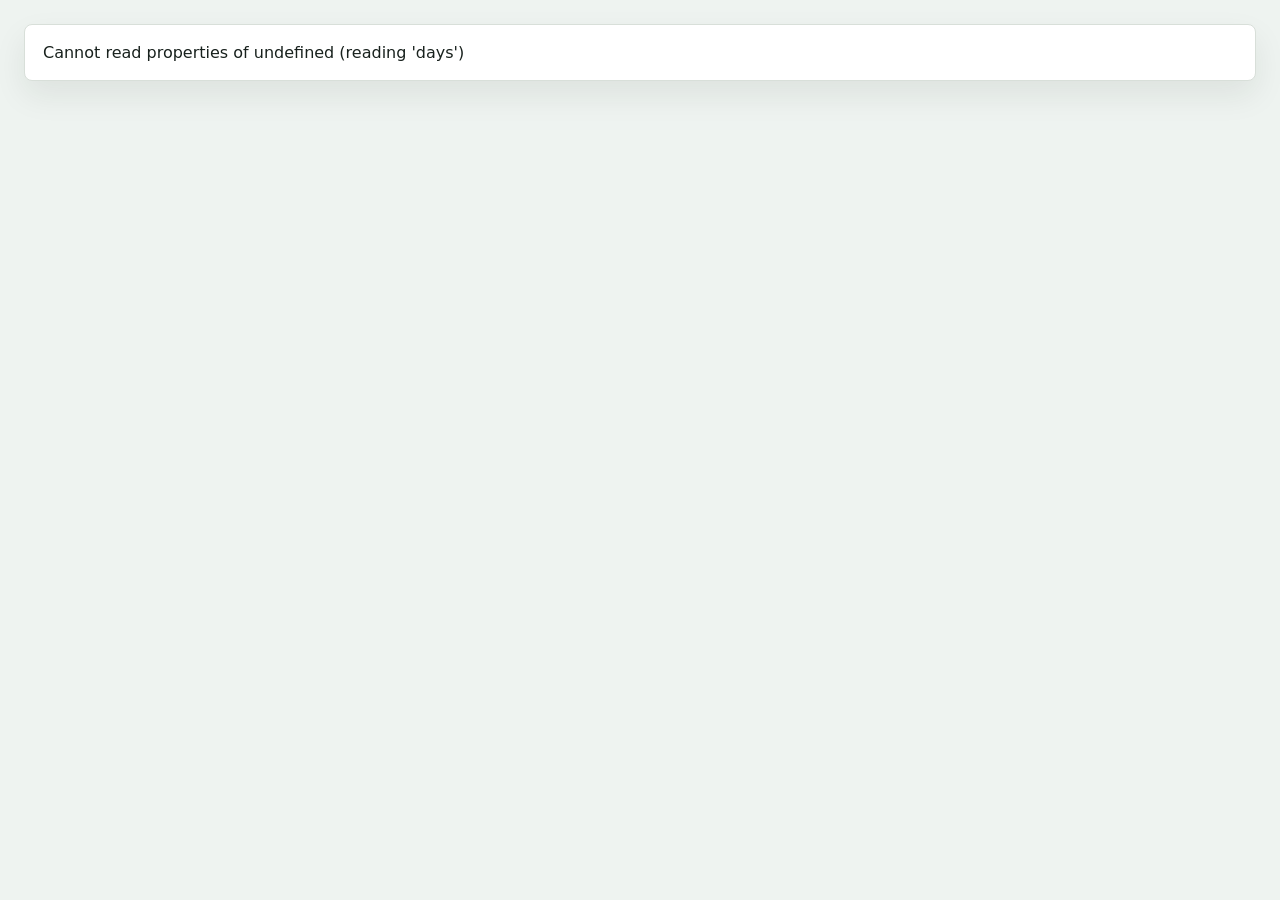
==== honeymoon-shiori-v01/index.html @ 3056596f "Load honeymoon shiori day map data" ====
<!DOCTYPE html>
<html lang="ja">
  <head>
    <meta charset="UTF-8" />
    <meta name="viewport" content="width=device-width, initial-scale=1.0" />
    <title>新婚旅行のしおり_v01</title>
    <meta name="description" content="2026年9月の北海道新婚旅行しおり。日程、地図、移動情報を端末幅に合わせて表示する公開版。" />
    <link rel="stylesheet" href="./styles.css" />
  </head>
  <body>
    <div class="app-shell">
      <aside class="side-rail" aria-label="日程ナビゲーション">
        <div class="brand-block">
          <p class="eyebrow">HOKKAIDO HONEYMOON</p>
          <h1>新婚旅行のしおり_v01</h1>
          <p class="trip-range">2026.09.14 - 09.18</p>
        </div>
        <nav class="day-nav" id="day-nav" aria-label="日別ページ"></nav>
      </aside>
      <main class="content-area">
        <header class="topbar">
          <div>
            <p class="eyebrow">PUBLIC ITINERARY</p>
            <h2 id="screen-title">北海道 4泊5日</h2>
          </div>
          <div class="topbar-actions">
            <button class="icon-button" id="print-button" type="button" aria-label="印刷"><span aria-hidden="true">⎙</span></button>
            <button class="icon-button" id="copy-button" type="button" aria-label="今日の要点をコピー"><span aria-hidden="true">⧉</span></button>
          </div>
        </header>
        <section class="notice-strip" id="privacy-note"></section>
        <section class="summary-grid" id="summary-grid"></section>
        <section class="day-hero" id="day-hero"></section>
        <section class="detail-layout">
          <article class="panel timeline-panel">
            <div class="panel-head"><p class="section-label">Time Plan</p><h3>当日の流れ</h3></div>
            <ol class="timeline" id="timeline"></ol>
          </article>
          <article class="panel checks-panel">
            <div class="panel-head"><p class="section-label">Checks</p><h3>当日確認</h3></div>
            <ul class="check-list" id="check-list"></ul>
          </article>
        </section>
      </main>
      <aside class="info-rail" aria-label="移動と宿泊情報">
        <section class="panel compact-panel">
          <div class="panel-head"><p class="section-label">Transport</p><h3>移動メモ</h3></div>
          <div class="transport-stack" id="transport-stack"></div>
        </section>
        <section class="panel compact-panel">
          <div class="panel-head"><p class="section-label">Hotels</p><h3>宿泊メモ</h3></div>
          <div class="hotel-stack" id="hotel-stack"></div>
        </section>
      </aside>
    </div>
    <script src="./data/maps/day1.js"></script>
    <script src="./data/maps/day2.js"></script>
    <script src="./data/maps/day3.js"></script>
    <script src="./data/maps/day4.js"></script>
    <script src="./data/maps/day5.js"></script>
    <script src="./data/trip.js"></script>
    <script src="./app.js"></script>
  </body>
</html>
---- honeymoon-shiori-v01/styles.css ----
:root {
  --bg: #eef3f0;
  --surface: #ffffff;
  --surface-soft: #f6f1e7;
  --ink: #18211d;
  --muted: #627069;
  --line: #d8dfd9;
  --green: #12624c;
  --blue: #2c5f8d;
  --rust: #a84e34;
  --gold: #b98218;
  --shadow: 0 14px 32px rgba(24, 33, 29, 0.08);
  --radius: 8px;
  --rail: 292px;
  --info: 330px;
}

* {
  box-sizing: border-box;
}

html {
  scroll-behavior: smooth;
}

body {
  margin: 0;
  color: var(--ink);
  font-family: "Hiragino Sans", "Yu Gothic", "Noto Sans JP", system-ui, sans-serif;
  background: var(--bg);
}

button {
  font: inherit;
}

.app-shell {
  display: grid;
  grid-template-columns: var(--rail) minmax(0, 1fr) var(--info);
  gap: 18px;
  min-height: 100vh;
  padding: 18px;
}

.side-rail,
.info-rail {
  position: sticky;
  top: 18px;
  align-self: start;
  max-height: calc(100vh - 36px);
  overflow: auto;
}

.side-rail {
  display: grid;
  gap: 14px;
}

.brand-block,
.panel,
.notice-strip,
.day-hero {
  border: 1px solid var(--line);
  border-radius: var(--radius);
  background: var(--surface);
  box-shadow: var(--shadow);
}

.brand-block {
  padding: 22px;
  background: #10281f;
  color: #fff;
}

.eyebrow,
.section-label {
  margin: 0 0 8px;
  color: var(--gold);
  font-size: 11px;
  font-weight: 800;
  letter-spacing: 0;
  text-transform: uppercase;
}

h1,
h2,
h3,
p {
  margin-top: 0;
}

h1 {
  margin-bottom: 12px;
  font-size: 28px;
  line-height: 1.18;
}

h2 {
  margin-bottom: 0;
  font-size: 26px;
  line-height: 1.25;
}

h3 {
  margin-bottom: 0;
  font-size: 18px;
  line-height: 1.35;
}

.trip-range {
  margin-bottom: 0;
  color: rgba(255, 255, 255, 0.76);
  font-weight: 700;
}

.day-nav {
  display: grid;
  gap: 8px;
}

.day-tab {
  display: grid;
  grid-template-columns: 56px 1fr;
  gap: 10px;
  width: 100%;
  min-height: 70px;
  padding: 10px;
  border: 1px solid var(--line);
  border-radius: var(--radius);
  background: var(--surface);
  color: var(--ink);
  text-align: left;
  cursor: pointer;
}

.day-tab[aria-selected="true"] {
  border-color: rgba(18, 98, 76, 0.45);
  background: #e6f0eb;
}

.day-date {
  display: grid;
  place-items: center;
  border-radius: 6px;
  background: var(--surface-soft);
  color: var(--green);
  font-weight: 800;
}

.day-title {
  display: block;
  font-weight: 800;
  line-height: 1.35;
}

.day-anchor {
  display: block;
  margin-top: 4px;
  color: var(--muted);
  font-size: 12px;
}

.content-area {
  display: grid;
  gap: 14px;
  min-width: 0;
}

.topbar {
  display: flex;
  align-items: center;
  justify-content: space-between;
  gap: 16px;
  min-height: 82px;
  padding: 16px 18px;
  border-bottom: 1px solid var(--line);
}

.topbar-actions {
  display: flex;
  gap: 8px;
}

.icon-button {
  display: grid;
  place-items: center;
  width: 42px;
  height: 42px;
  border: 1px solid var(--line);
  border-radius: var(--radius);
  background: var(--surface);
  color: var(--ink);
  cursor: pointer;
}

.icon-button:focus-visible,
.day-tab:focus-visible {
  outline: 3px solid rgba(44, 95, 141, 0.35);
  outline-offset: 2px;
}

.notice-strip {
  padding: 12px 14px;
  background: #fff8e8;
  color: #5d4420;
  font-size: 13px;
}

.summary-grid {
  display: grid;
  grid-template-columns: repeat(4, minmax(0, 1fr));
  gap: 10px;
}

.summary-card {
  min-height: 84px;
  padding: 14px;
  border: 1px solid var(--line);
  border-radius: var(--radius);
  background: var(--surface);
}

.summary-label {
  margin-bottom: 6px;
  color: var(--muted);
  font-size: 12px;
  font-weight: 700;
}

.summary-value {
  margin-bottom: 0;
  color: var(--green);
  font-size: 20px;
  font-weight: 900;
}

.day-hero {
  display: grid;
  grid-template-columns: minmax(0, 0.82fr) minmax(360px, 1.18fr);
  min-height: 360px;
  overflow: hidden;
}

.day-copy {
  display: flex;
  flex-direction: column;
  justify-content: space-between;
  gap: 22px;
  padding: 24px;
  background: #17352c;
  color: #fff;
}

.date-chip {
  display: inline-flex;
  align-items: center;
  width: fit-content;
  min-height: 34px;
  padding: 6px 10px;
  border-radius: 6px;
  background: rgba(255, 255, 255, 0.12);
  color: #fff;
  font-weight: 800;
}

.day-copy h2 {
  margin-top: 16px;
  font-size: 34px;
}

.route-text {
  margin: 18px 0 0;
  color: rgba(255, 255, 255, 0.82);
  line-height: 1.7;
}

.focus-box {
  padding: 14px;
  border: 1px solid rgba(255, 255, 255, 0.18);
  border-radius: var(--radius);
  background: rgba(255, 255, 255, 0.08);
}

.focus-box p {
  margin-bottom: 0;
  color: rgba(255, 255, 255, 0.88);
  line-height: 1.65;
}

.map-frame {
  position: relative;
  min-height: 360px;
  background: #dfe8de;
}

.map-frame img {
  display: block;
  width: 100%;
  height: 100%;
  min-height: 360px;
  object-fit: contain;
}

.map-label {
  position: absolute;
  right: 12px;
  bottom: 12px;
  padding: 7px 9px;
  border-radius: 6px;
  background: rgba(255, 255, 255, 0.9);
  color: var(--muted);
  font-size: 12px;
  font-weight: 800;
}

.detail-layout {
  display: grid;
  grid-template-columns: minmax(0, 1.05fr) minmax(320px, 0.95fr);
  gap: 14px;
}

.panel {
  padding: 18px;
}

.panel-head {
  display: flex;
  align-items: end;
  justify-content: space-between;
  gap: 12px;
  margin-bottom: 14px;
}

.timeline {
  display: grid;
  gap: 10px;
  margin: 0;
  padding: 0;
  list-style: none;
}

.timeline li {
  display: grid;
  grid-template-columns: 74px 1fr;
  gap: 10px;
  padding: 12px;
  border: 1px solid var(--line);
  border-radius: var(--radius);
  background: #fbfcfb;
}

.time-label {
  color: var(--blue);
  font-weight: 900;
}

.timeline p,
.check-list p {
  margin-bottom: 0;
  line-height: 1.55;
}

.check-list {
  display: grid;
  gap: 10px;
  margin: 0;
  padding: 0;
  list-style: none;
}

.check-list li {
  display: grid;
  grid-template-columns: 24px 1fr;
  gap: 8px;
  align-items: start;
  padding: 12px;
  border: 1px solid var(--line);
  border-radius: var(--radius);
  background: #fbfcfb;
}

.check-mark {
  display: grid;
  place-items: center;
  width: 22px;
  height: 22px;
  border-radius: 6px;
  background: #e6f0eb;
  color: var(--green);
  font-size: 13px;
  font-weight: 900;
}

.info-rail {
  display: grid;
  gap: 14px;
}

.transport-stack,
.hotel-stack {
  display: grid;
  gap: 10px;
}

.mini-card {
  padding: 12px;
  border: 1px solid var(--line);
  border-radius: var(--radius);
  background: #fbfcfb;
}

.mini-card h4 {
  margin: 0 0 8px;
  color: var(--rust);
  font-size: 14px;
}

.mini-card ul {
  display: grid;
  gap: 6px;
  margin: 0;
  padding-left: 18px;
}

.mini-card li {
  color: var(--muted);
  line-height: 1.45;
}

.hotel-meta {
  margin: 0 0 6px;
  color: var(--green);
  font-weight: 900;
}

.hotel-status {
  margin-bottom: 0;
  color: var(--muted);
  line-height: 1.5;
}

@media (max-width: 1180px) {
  :root {
    --rail: 240px;
  }

  .app-shell {
    grid-template-columns: var(--rail) minmax(0, 1fr);
  }

  .info-rail {
    grid-column: 2;
    position: static;
    max-height: none;
    grid-template-columns: repeat(2, minmax(0, 1fr));
  }
}

@media (max-width: 860px) {
  .app-shell {
    display: block;
    padding: 0;
  }

  .side-rail {
    position: sticky;
    z-index: 10;
    top: 0;
    max-height: none;
    padding: 10px;
    background: rgba(238, 243, 240, 0.96);
    backdrop-filter: blur(10px);
  }

  .brand-block {
    padding: 14px;
  }

  .brand-block h1 {
    font-size: 20px;
  }

  .trip-range {
    display: none;
  }

  .day-nav {
    display: flex;
    overflow-x: auto;
    padding-bottom: 2px;
  }

  .day-tab {
    grid-template-columns: 48px 170px;
    flex: 0 0 236px;
  }

  .content-area,
  .info-rail {
    padding: 0 10px 10px;
  }

  .topbar {
    margin: 0 -10px;
    padding: 14px 10px;
    background: var(--bg);
  }

  h2 {
    font-size: 22px;
  }

  .summary-grid {
    grid-template-columns: repeat(2, minmax(0, 1fr));
  }

  .day-hero,
  .detail-layout,
  .info-rail {
    grid-template-columns: 1fr;
  }

  .day-hero {
    min-height: 0;
  }

  .day-copy {
    padding: 18px;
  }

  .day-copy h2 {
    font-size: 27px;
  }

  .map-frame,
  .map-frame img {
    min-height: 280px;
  }

  .panel {
    padding: 14px;
  }
}

@media (max-width: 520px) {
  .summary-grid {
    grid-template-columns: 1fr 1fr;
    gap: 8px;
  }

  .summary-card {
    min-height: 72px;
    padding: 10px;
  }

  .summary-value {
    font-size: 17px;
  }

  .timeline li {
    grid-template-columns: 58px 1fr;
  }

  .day-tab {
    flex-basis: 218px;
    grid-template-columns: 44px 154px;
  }
}

@media print {
  body {
    background: #fff;
  }

  .side-rail,
  .topbar-actions,
  .notice-strip {
    display: none;
  }

  .app-shell,
  .detail-layout,
  .day-hero,
  .info-rail {
    display: block;
    padding: 0;
  }

  .panel,
  .day-hero {
    margin-bottom: 12px;
    box-shadow: none;
    break-inside: avoid;
  }
}
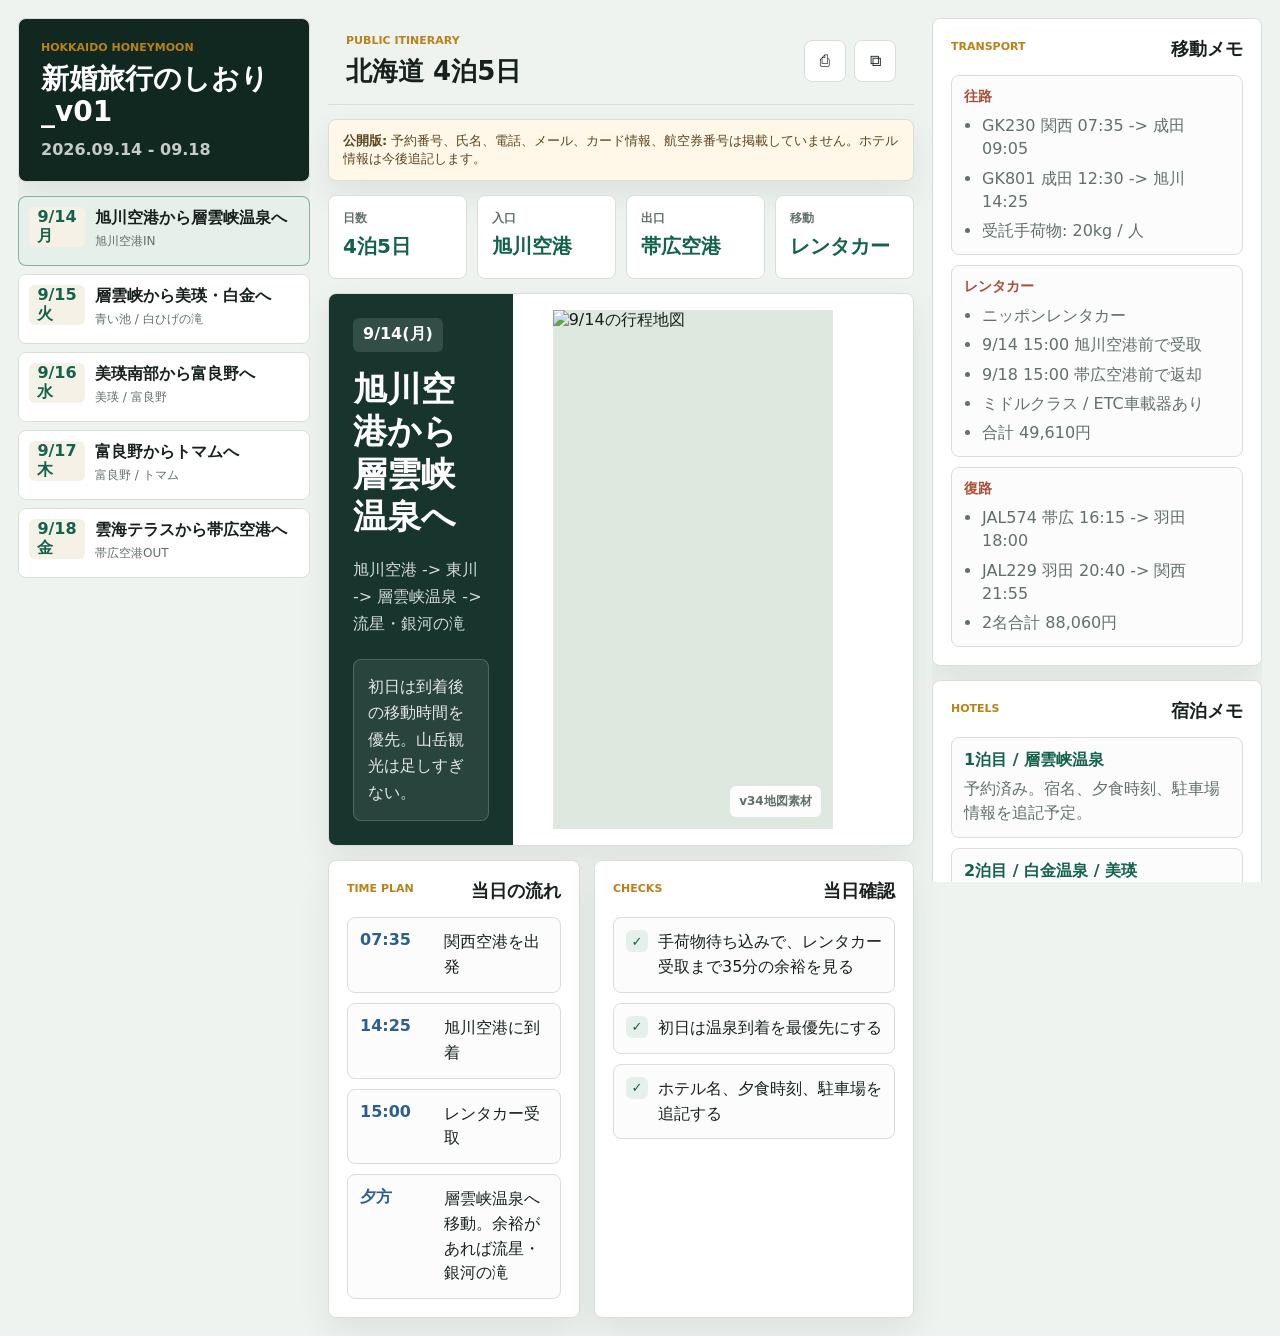
==== commit 92b504d8: "Update honeymoon shiori itinerary page shell" ====
--- a/honeymoon-shiori-v01/index.html
+++ b/honeymoon-shiori-v01/index.html
@@ -4,7 +4,10 @@
     <meta charset="UTF-8" />
     <meta name="viewport" content="width=device-width, initial-scale=1.0" />
     <title>新婚旅行のしおり_v01</title>
-    <meta name="description" content="2026年9月の北海道新婚旅行しおり。日程、地図、移動情報を端末幅に合わせて表示する公開版。" />
+    <meta
+      name="description"
+      content="2026年9月の北海道新婚旅行しおり。日程、宿泊、移動、Google Mapsのルートを端末幅に合わせて表示する公開版。"
+    />
     <link rel="stylesheet" href="./styles.css" />
   </head>
   <body>
@@ -17,6 +20,7 @@
         </div>
         <nav class="day-nav" id="day-nav" aria-label="日別ページ"></nav>
       </aside>
+
       <main class="content-area">
         <header class="topbar">
           <div>
@@ -24,40 +28,58 @@
             <h2 id="screen-title">北海道 4泊5日</h2>
           </div>
           <div class="topbar-actions">
-            <button class="icon-button" id="print-button" type="button" aria-label="印刷"><span aria-hidden="true">⎙</span></button>
-            <button class="icon-button" id="copy-button" type="button" aria-label="今日の要点をコピー"><span aria-hidden="true">⧉</span></button>
+            <button class="icon-button" id="print-button" type="button" aria-label="印刷">
+              <span aria-hidden="true">⎙</span>
+            </button>
+            <button class="icon-button" id="copy-button" type="button" aria-label="今日の要点をコピー">
+              <span aria-hidden="true">⧉</span>
+            </button>
           </div>
         </header>
+
         <section class="notice-strip" id="privacy-note"></section>
         <section class="summary-grid" id="summary-grid"></section>
+
         <section class="day-hero" id="day-hero"></section>
+
         <section class="detail-layout">
           <article class="panel timeline-panel">
-            <div class="panel-head"><p class="section-label">Time Plan</p><h3>当日の流れ</h3></div>
+            <div class="panel-head">
+              <p class="section-label">Time Plan</p>
+              <h3>当日の流れ</h3>
+            </div>
             <ol class="timeline" id="timeline"></ol>
           </article>
+
           <article class="panel checks-panel">
-            <div class="panel-head"><p class="section-label">Checks</p><h3>当日確認</h3></div>
+            <div class="panel-head">
+              <p class="section-label">Checks</p>
+              <h3>当日確認</h3>
+            </div>
             <ul class="check-list" id="check-list"></ul>
           </article>
         </section>
       </main>
+
       <aside class="info-rail" aria-label="移動と宿泊情報">
         <section class="panel compact-panel">
-          <div class="panel-head"><p class="section-label">Transport</p><h3>移動メモ</h3></div>
+          <div class="panel-head">
+            <p class="section-label">Transport</p>
+            <h3>移動メモ</h3>
+          </div>
           <div class="transport-stack" id="transport-stack"></div>
         </section>
+
         <section class="panel compact-panel">
-          <div class="panel-head"><p class="section-label">Hotels</p><h3>宿泊メモ</h3></div>
+          <div class="panel-head">
+            <p class="section-label">Hotels</p>
+            <h3>宿泊メモ</h3>
+          </div>
           <div class="hotel-stack" id="hotel-stack"></div>
         </section>
       </aside>
     </div>
-    <script src="./data/maps/day1.js"></script>
-    <script src="./data/maps/day2.js"></script>
-    <script src="./data/maps/day3.js"></script>
-    <script src="./data/maps/day4.js"></script>
-    <script src="./data/maps/day5.js"></script>
+
     <script src="./data/trip.js"></script>
     <script src="./app.js"></script>
   </body>
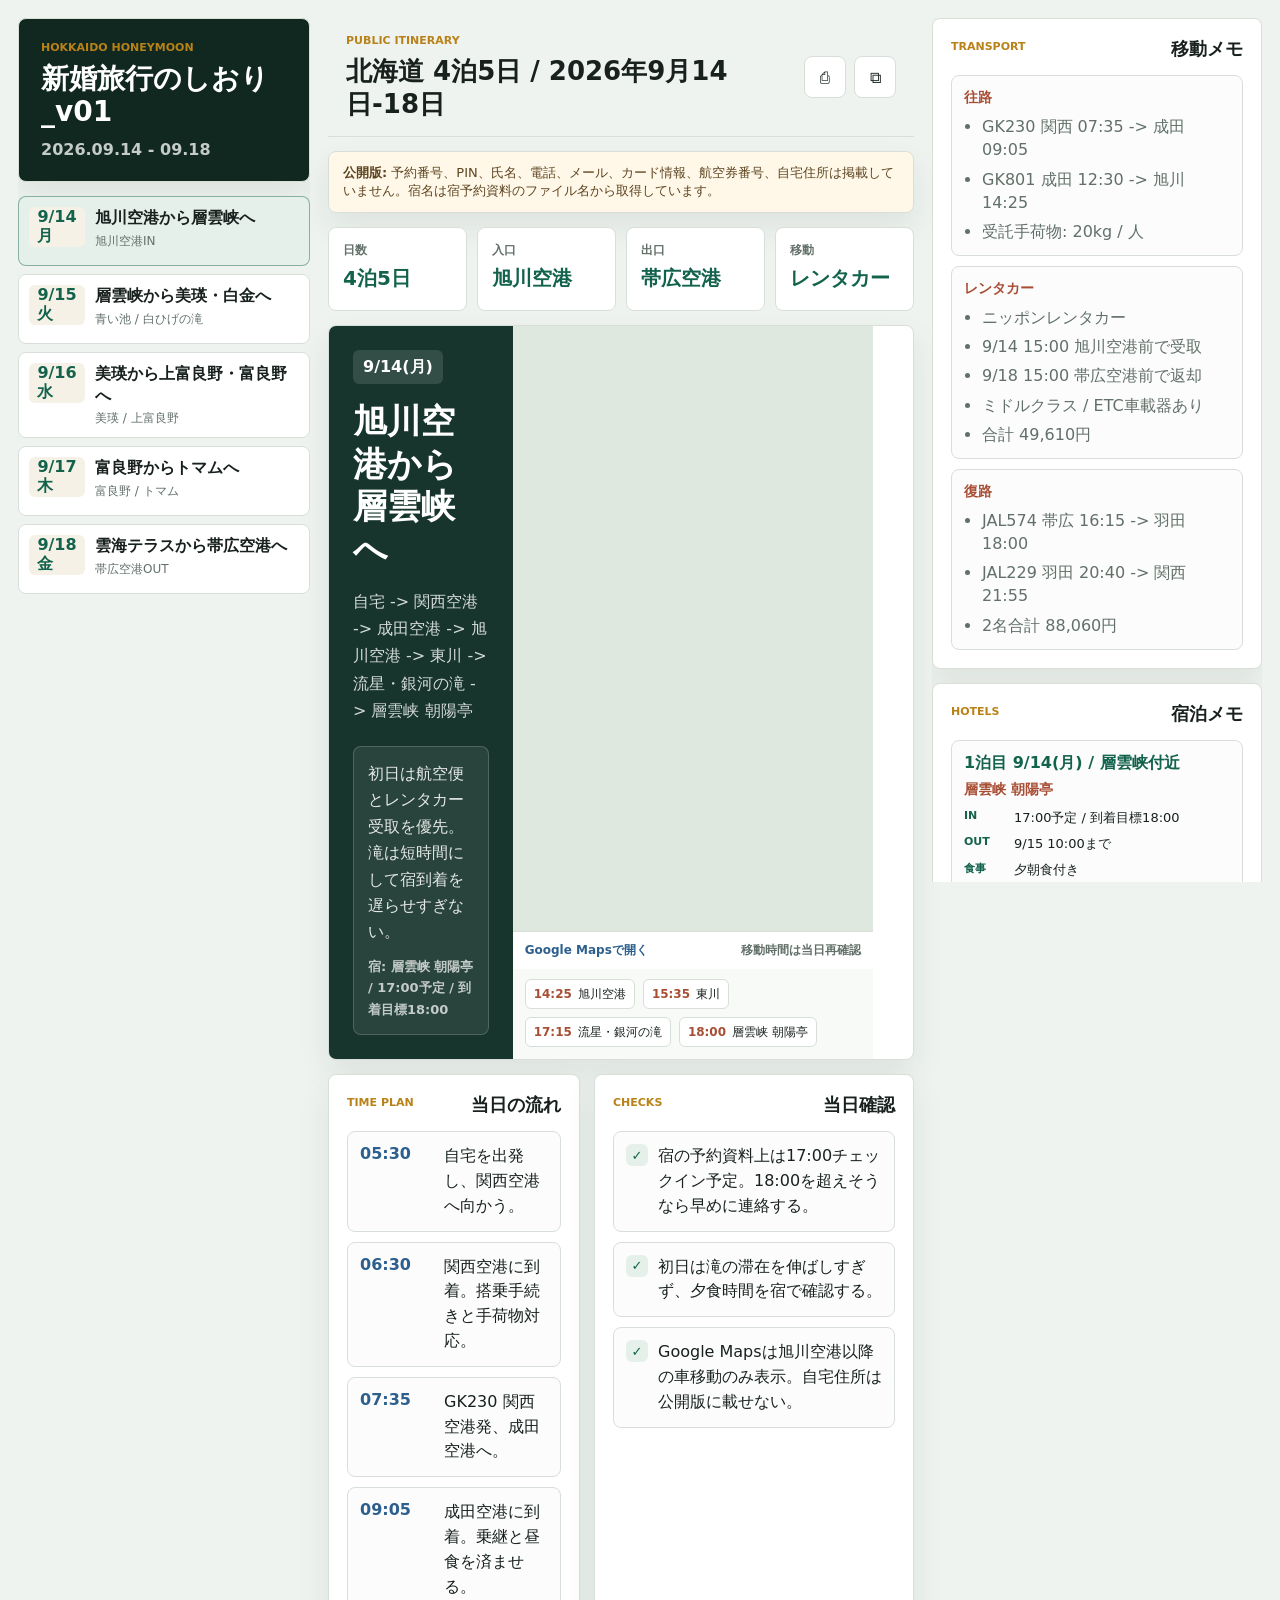
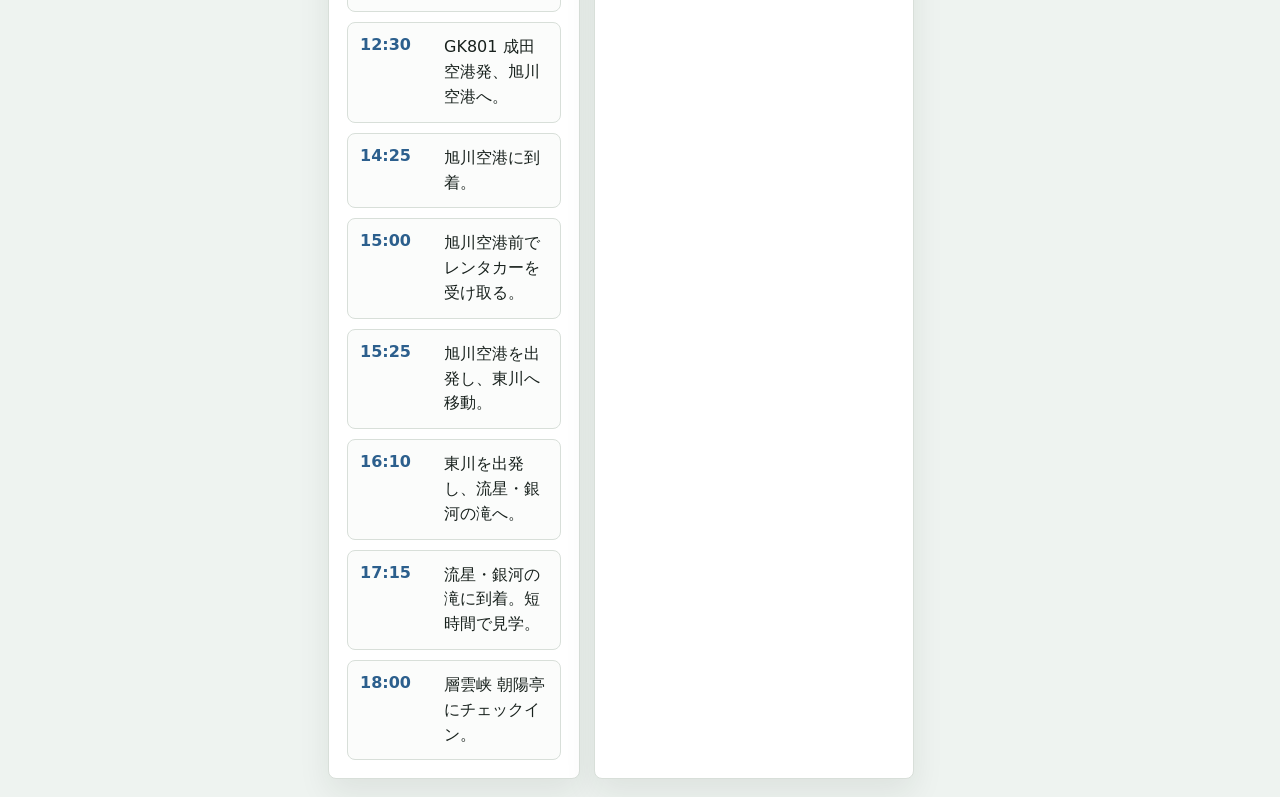
==== commit 669d3c6d: "Add cache busting for shiori assets" ====
--- a/honeymoon-shiori-v01/index.html
+++ b/honeymoon-shiori-v01/index.html
@@ -8,7 +8,7 @@
       name="description"
       content="2026年9月の北海道新婚旅行しおり。日程、宿泊、移動、Google Mapsのルートを端末幅に合わせて表示する公開版。"
     />
-    <link rel="stylesheet" href="./styles.css" />
+    <link rel="stylesheet" href="./styles.css?v=20260708-2" />
   </head>
   <body>
     <div class="app-shell">
@@ -80,7 +80,7 @@
       </aside>
     </div>
 
-    <script src="./data/trip.js"></script>
-    <script src="./app.js"></script>
+    <script src="./data/trip.js?v=20260708-2"></script>
+    <script src="./app.js?v=20260708-2"></script>
   </body>
 </html>
--- a/honeymoon-shiori-v01/styles.css
+++ b/honeymoon-shiori-v01/styles.css
@@ -287,30 +287,75 @@
   line-height: 1.65;
 }
 
+.arrival-note {
+  margin-top: 10px;
+  color: rgba(255, 255, 255, 0.72) !important;
+  font-size: 13px;
+  font-weight: 800;
+}
+
 .map-frame {
   position: relative;
+  display: grid;
+  grid-template-rows: minmax(280px, 1fr) auto auto;
   min-height: 360px;
   background: #dfe8de;
 }
 
-.map-frame img {
+.map-frame iframe {
   display: block;
   width: 100%;
   height: 100%;
   min-height: 360px;
-  object-fit: contain;
-}
-
-.map-label {
-  position: absolute;
-  right: 12px;
-  bottom: 12px;
-  padding: 7px 9px;
-  border-radius: 6px;
-  background: rgba(255, 255, 255, 0.9);
+  border: 0;
+}
+
+.map-actions {
+  display: flex;
+  align-items: center;
+  justify-content: space-between;
+  gap: 10px;
+  padding: 10px 12px;
+  border-top: 1px solid var(--line);
+  background: #fff;
   color: var(--muted);
   font-size: 12px;
   font-weight: 800;
+}
+
+.map-actions a {
+  color: var(--blue);
+  text-decoration: none;
+}
+
+.map-actions a:hover {
+  text-decoration: underline;
+}
+
+.pin-list {
+  display: flex;
+  flex-wrap: wrap;
+  gap: 8px;
+  padding: 10px 12px 12px;
+  background: #f8faf8;
+}
+
+.place-chip {
+  display: inline-flex;
+  align-items: center;
+  gap: 6px;
+  min-height: 30px;
+  padding: 5px 8px;
+  border: 1px solid var(--line);
+  border-radius: 6px;
+  background: #fff;
+  color: var(--ink);
+  font-size: 12px;
+  line-height: 1.35;
+}
+
+.place-chip strong {
+  color: var(--rust);
 }
 
 .detail-layout {
@@ -402,6 +447,7 @@
   gap: 10px;
 }
 
+.info-row,
 .mini-card {
   padding: 12px;
   border: 1px solid var(--line);
@@ -409,12 +455,15 @@
   background: #fbfcfb;
 }
 
+.info-row h4,
 .mini-card h4 {
   margin: 0 0 8px;
   color: var(--rust);
   font-size: 14px;
-}
-
+  line-height: 1.35;
+}
+
+.info-row ul,
 .mini-card ul {
   display: grid;
   gap: 6px;
@@ -422,6 +471,7 @@
   padding-left: 18px;
 }
 
+.info-row li,
 .mini-card li {
   color: var(--muted);
   line-height: 1.45;
@@ -437,6 +487,31 @@
   margin-bottom: 0;
   color: var(--muted);
   line-height: 1.5;
+}
+
+.hotel-details {
+  display: grid;
+  gap: 7px;
+  margin: 10px 0;
+}
+
+.hotel-details div {
+  display: grid;
+  grid-template-columns: 42px 1fr;
+  gap: 8px;
+}
+
+.hotel-details dt {
+  color: var(--green);
+  font-size: 11px;
+  font-weight: 900;
+}
+
+.hotel-details dd {
+  margin: 0;
+  color: var(--ink);
+  font-size: 13px;
+  line-height: 1.45;
 }
 
 @media (max-width: 1180px) {
@@ -533,7 +608,7 @@
   }
 
   .map-frame,
-  .map-frame img {
+  .map-frame iframe {
     min-height: 280px;
   }
 
@@ -564,6 +639,11 @@
   .day-tab {
     flex-basis: 218px;
     grid-template-columns: 44px 154px;
+  }
+
+  .map-actions {
+    display: grid;
+    gap: 4px;
   }
 }
 
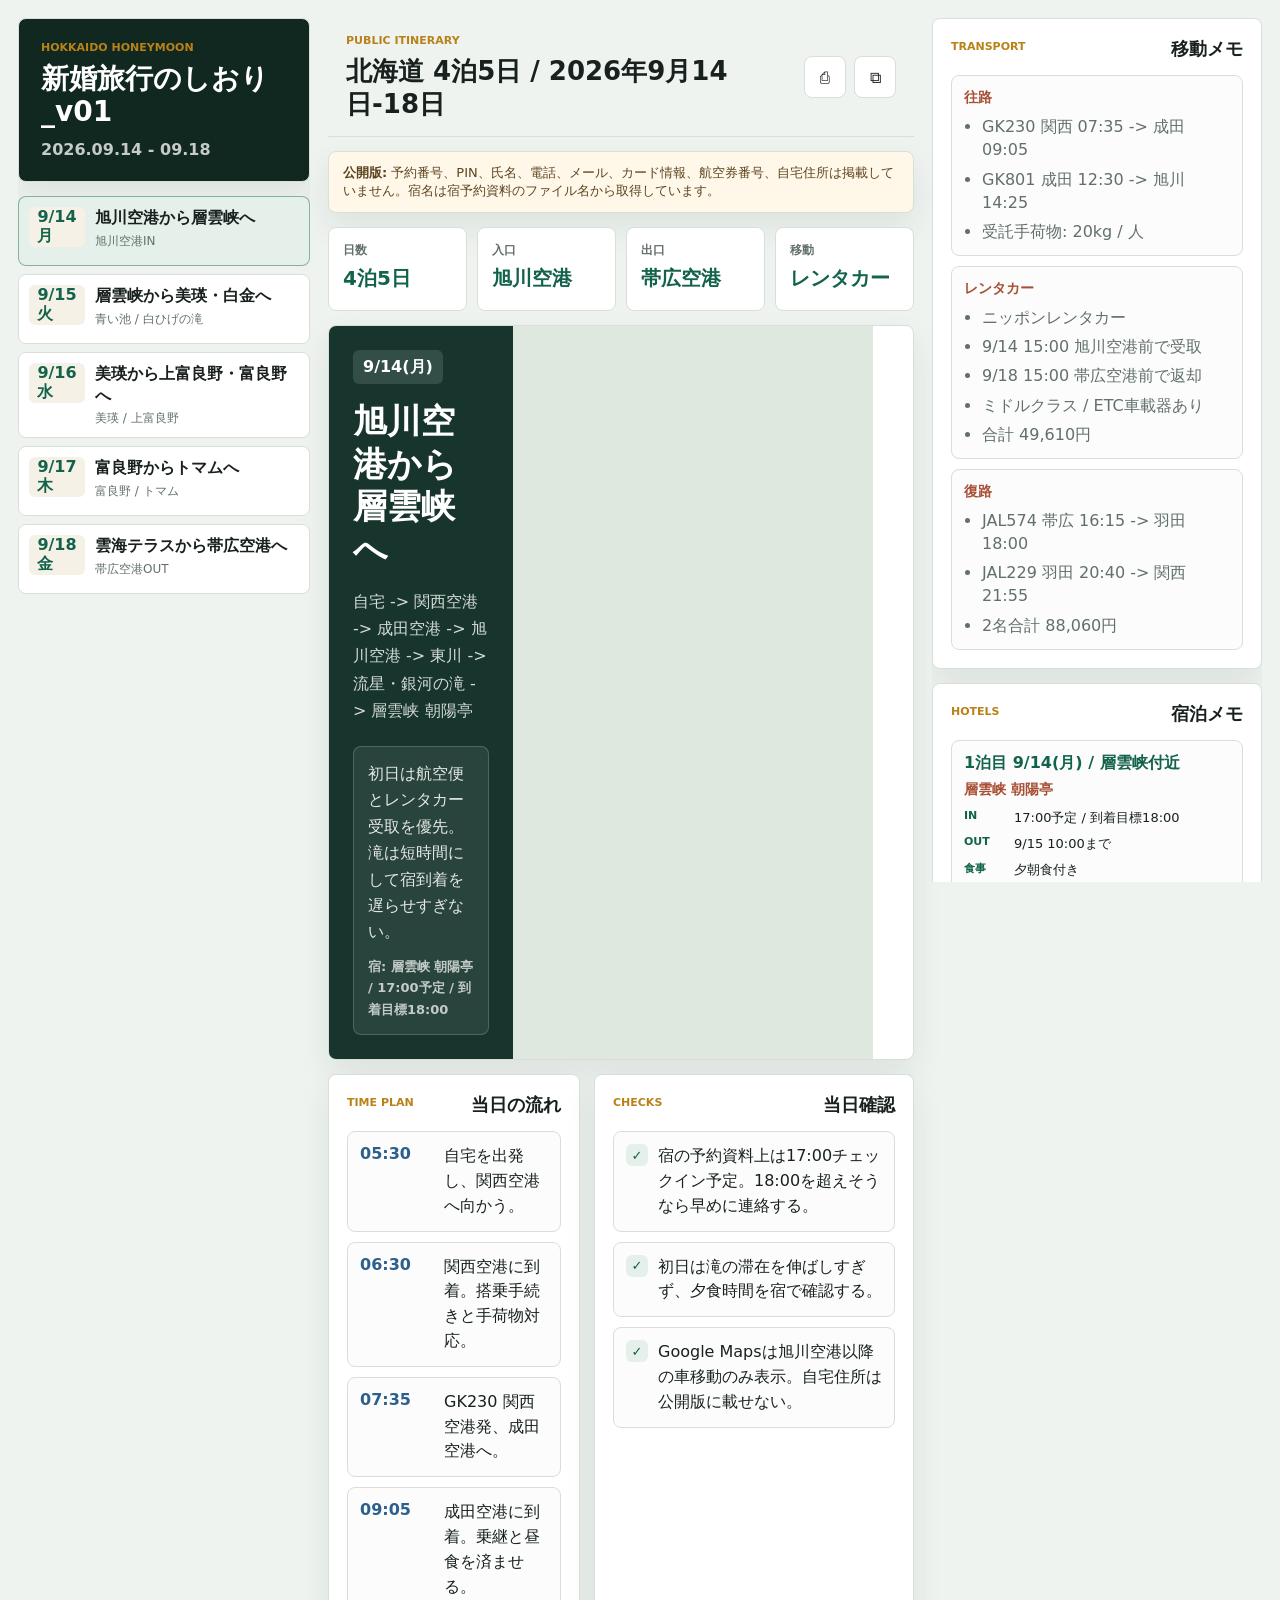
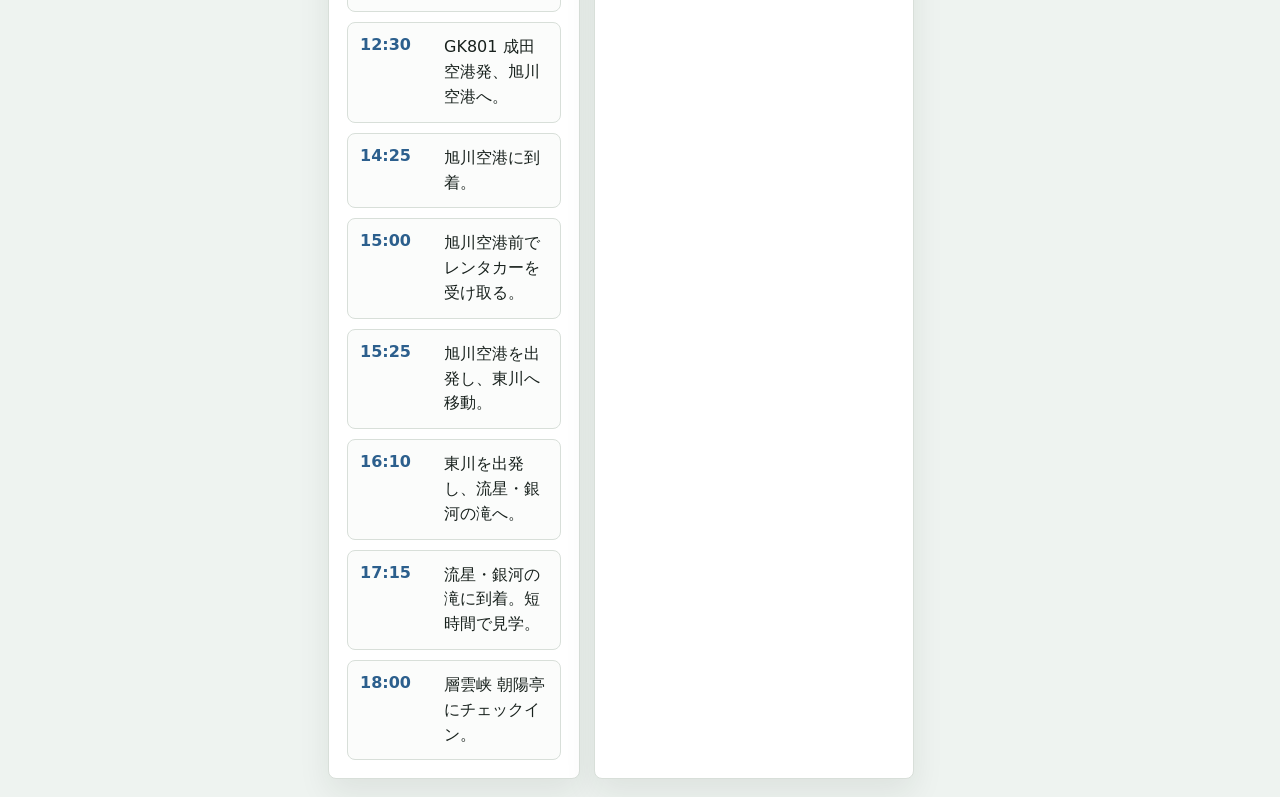
==== commit 91c46690: "Bump shiori app cache key" ====
--- a/honeymoon-shiori-v01/index.html
+++ b/honeymoon-shiori-v01/index.html
@@ -8,7 +8,7 @@
       name="description"
       content="2026年9月の北海道新婚旅行しおり。日程、宿泊、移動、Google Mapsのルートを端末幅に合わせて表示する公開版。"
     />
-    <link rel="stylesheet" href="./styles.css?v=20260708-2" />
+    <link rel="stylesheet" href="./styles.css?v=20260708-3" />
   </head>
   <body>
     <div class="app-shell">
@@ -81,6 +81,6 @@
     </div>
 
     <script src="./data/trip.js?v=20260708-2"></script>
-    <script src="./app.js?v=20260708-2"></script>
+    <script src="./app.js?v=20260708-4"></script>
   </body>
 </html>
--- a/honeymoon-shiori-v01/styles.css
+++ b/honeymoon-shiori-v01/styles.css
@@ -237,7 +237,6 @@
 .day-hero {
   display: grid;
   grid-template-columns: minmax(0, 0.82fr) minmax(360px, 1.18fr);
-  min-height: 360px;
   overflow: hidden;
 }
 
@@ -296,9 +295,6 @@
 
 .map-frame {
   position: relative;
-  display: grid;
-  grid-template-rows: minmax(280px, 1fr) auto auto;
-  min-height: 360px;
   background: #dfe8de;
 }
 
@@ -306,56 +302,8 @@
   display: block;
   width: 100%;
   height: 100%;
-  min-height: 360px;
+  min-height: clamp(320px, 34vw, 430px);
   border: 0;
-}
-
-.map-actions {
-  display: flex;
-  align-items: center;
-  justify-content: space-between;
-  gap: 10px;
-  padding: 10px 12px;
-  border-top: 1px solid var(--line);
-  background: #fff;
-  color: var(--muted);
-  font-size: 12px;
-  font-weight: 800;
-}
-
-.map-actions a {
-  color: var(--blue);
-  text-decoration: none;
-}
-
-.map-actions a:hover {
-  text-decoration: underline;
-}
-
-.pin-list {
-  display: flex;
-  flex-wrap: wrap;
-  gap: 8px;
-  padding: 10px 12px 12px;
-  background: #f8faf8;
-}
-
-.place-chip {
-  display: inline-flex;
-  align-items: center;
-  gap: 6px;
-  min-height: 30px;
-  padding: 5px 8px;
-  border: 1px solid var(--line);
-  border-radius: 6px;
-  background: #fff;
-  color: var(--ink);
-  font-size: 12px;
-  line-height: 1.35;
-}
-
-.place-chip strong {
-  color: var(--rust);
 }
 
 .detail-layout {
@@ -607,9 +555,8 @@
     font-size: 27px;
   }
 
-  .map-frame,
   .map-frame iframe {
-    min-height: 280px;
+    min-height: clamp(320px, 86vw, 360px);
   }
 
   .panel {
@@ -639,11 +586,6 @@
   .day-tab {
     flex-basis: 218px;
     grid-template-columns: 44px 154px;
-  }
-
-  .map-actions {
-    display: grid;
-    gap: 4px;
   }
 }
 
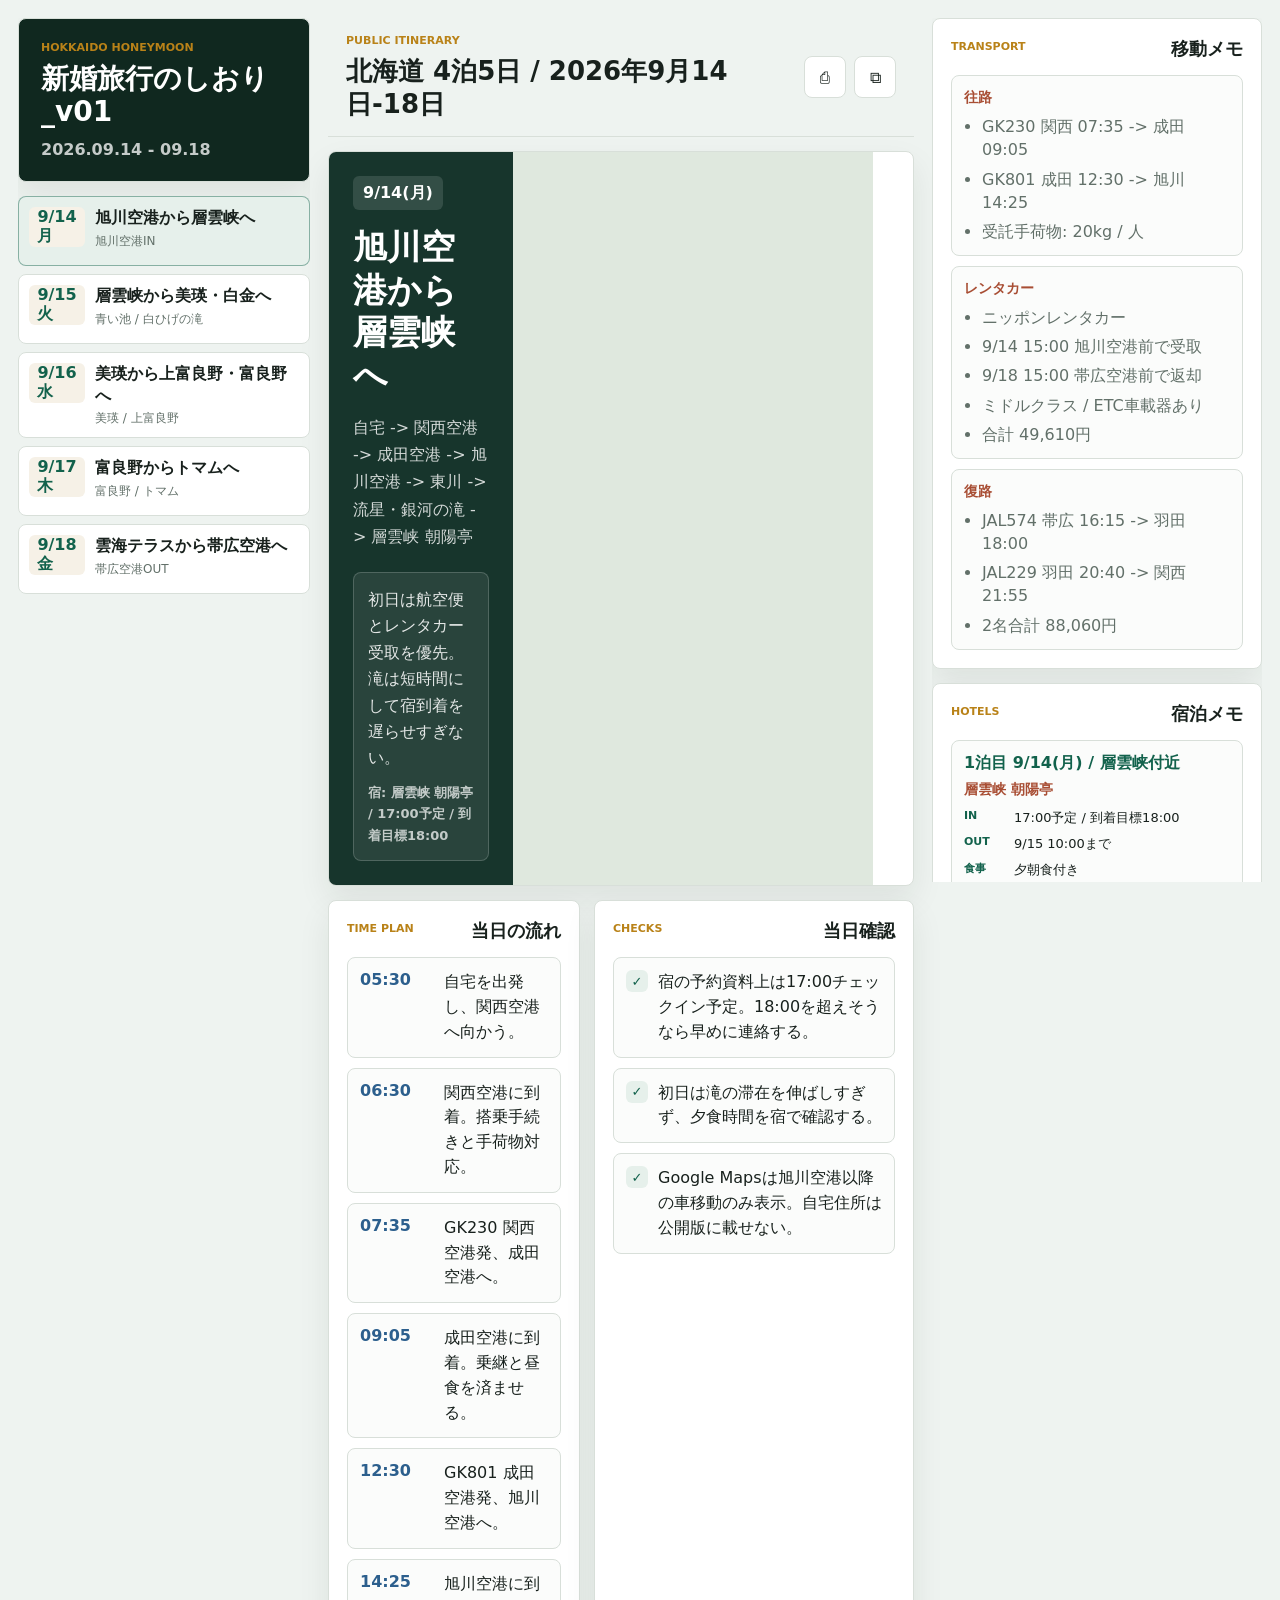
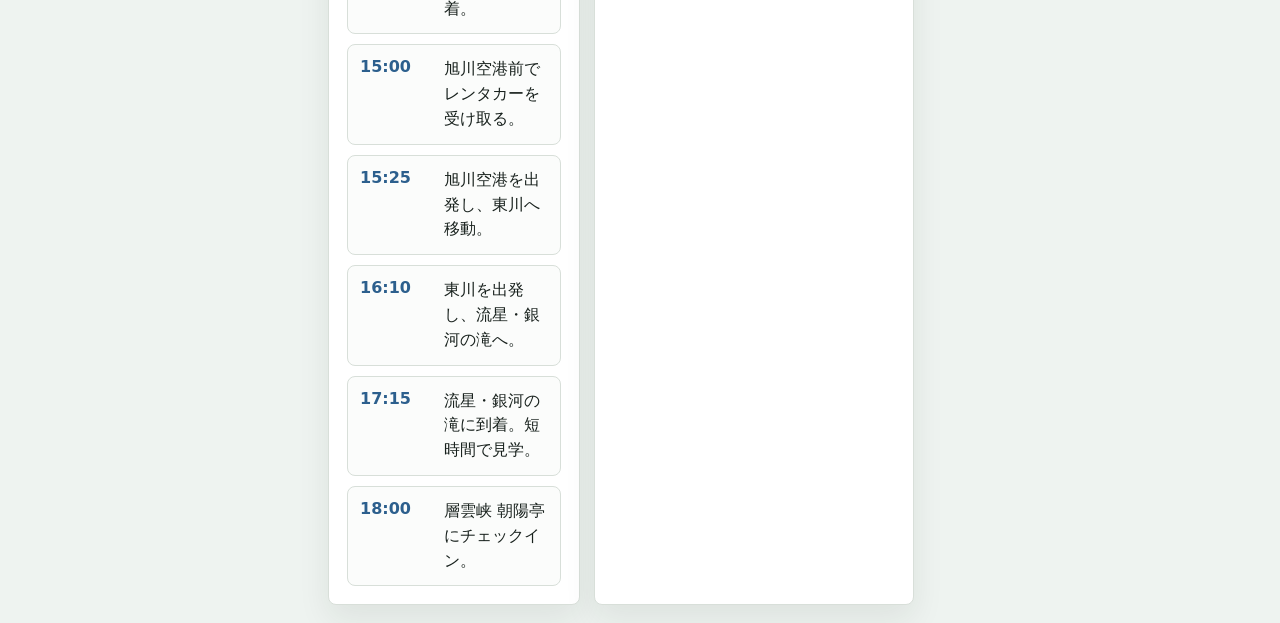
==== commit 8a000f51: "Remove public note and summary blocks" ====
--- a/honeymoon-shiori-v01/index.html
+++ b/honeymoon-shiori-v01/index.html
@@ -36,9 +36,6 @@
             </button>
           </div>
         </header>
-
-        <section class="notice-strip" id="privacy-note"></section>
-        <section class="summary-grid" id="summary-grid"></section>
 
         <section class="day-hero" id="day-hero"></section>
 
@@ -81,6 +78,6 @@
     </div>
 
     <script src="./data/trip.js?v=20260708-2"></script>
-    <script src="./app.js?v=20260708-4"></script>
+    <script src="./app.js?v=20260708-5"></script>
   </body>
 </html>
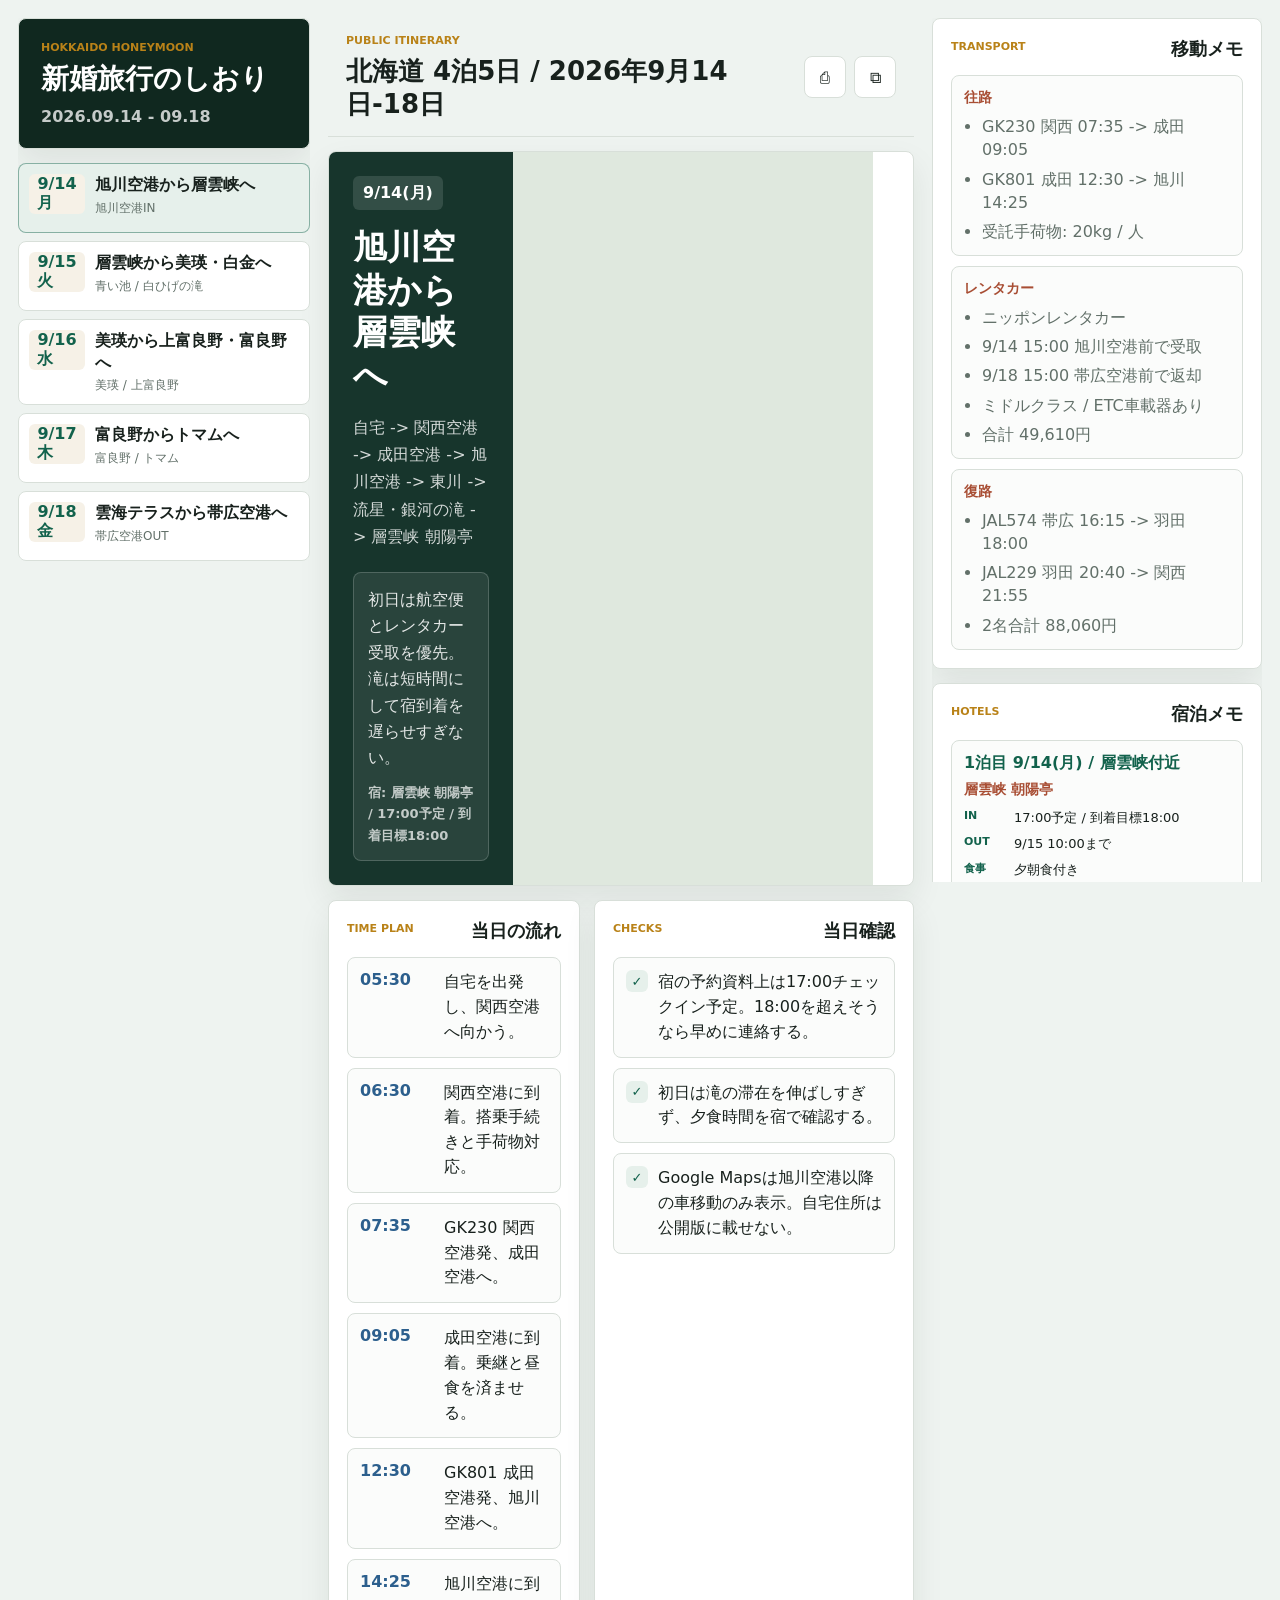
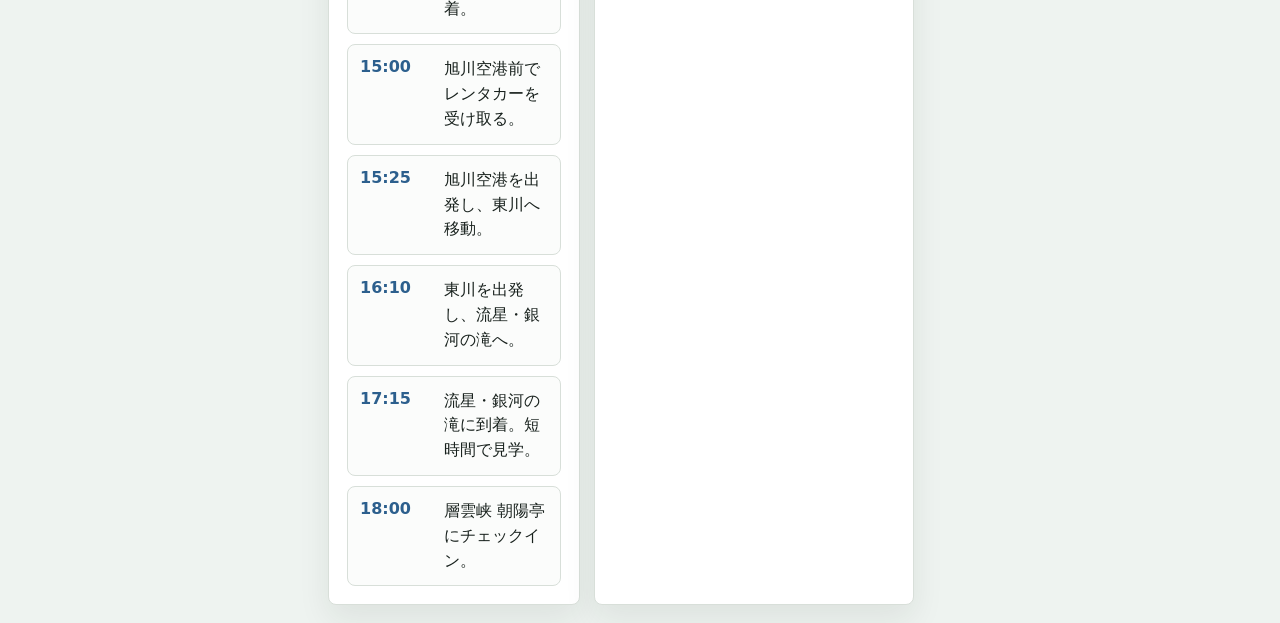
==== commit 7354f492: "Update honeymoon shiori title and asset versions" ====
--- a/honeymoon-shiori-v01/index.html
+++ b/honeymoon-shiori-v01/index.html
@@ -3,19 +3,19 @@
   <head>
     <meta charset="UTF-8" />
     <meta name="viewport" content="width=device-width, initial-scale=1.0" />
-    <title>新婚旅行のしおり_v01</title>
+    <title>新婚旅行のしおり</title>
     <meta
       name="description"
       content="2026年9月の北海道新婚旅行しおり。日程、宿泊、移動、Google Mapsのルートを端末幅に合わせて表示する公開版。"
     />
-    <link rel="stylesheet" href="./styles.css?v=20260708-3" />
+    <link rel="stylesheet" href="./styles.css?v=20260708-5" />
   </head>
   <body>
     <div class="app-shell">
       <aside class="side-rail" aria-label="日程ナビゲーション">
         <div class="brand-block">
           <p class="eyebrow">HOKKAIDO HONEYMOON</p>
-          <h1>新婚旅行のしおり_v01</h1>
+          <h1>新婚旅行のしおり</h1>
           <p class="trip-range">2026.09.14 - 09.18</p>
         </div>
         <nav class="day-nav" id="day-nav" aria-label="日別ページ"></nav>
@@ -77,7 +77,7 @@
       </aside>
     </div>
 
-    <script src="./data/trip.js?v=20260708-2"></script>
-    <script src="./app.js?v=20260708-5"></script>
+    <script src="./data/trip.js?v=20260708-4"></script>
+    <script src="./app.js?v=20260708-7"></script>
   </body>
 </html>
